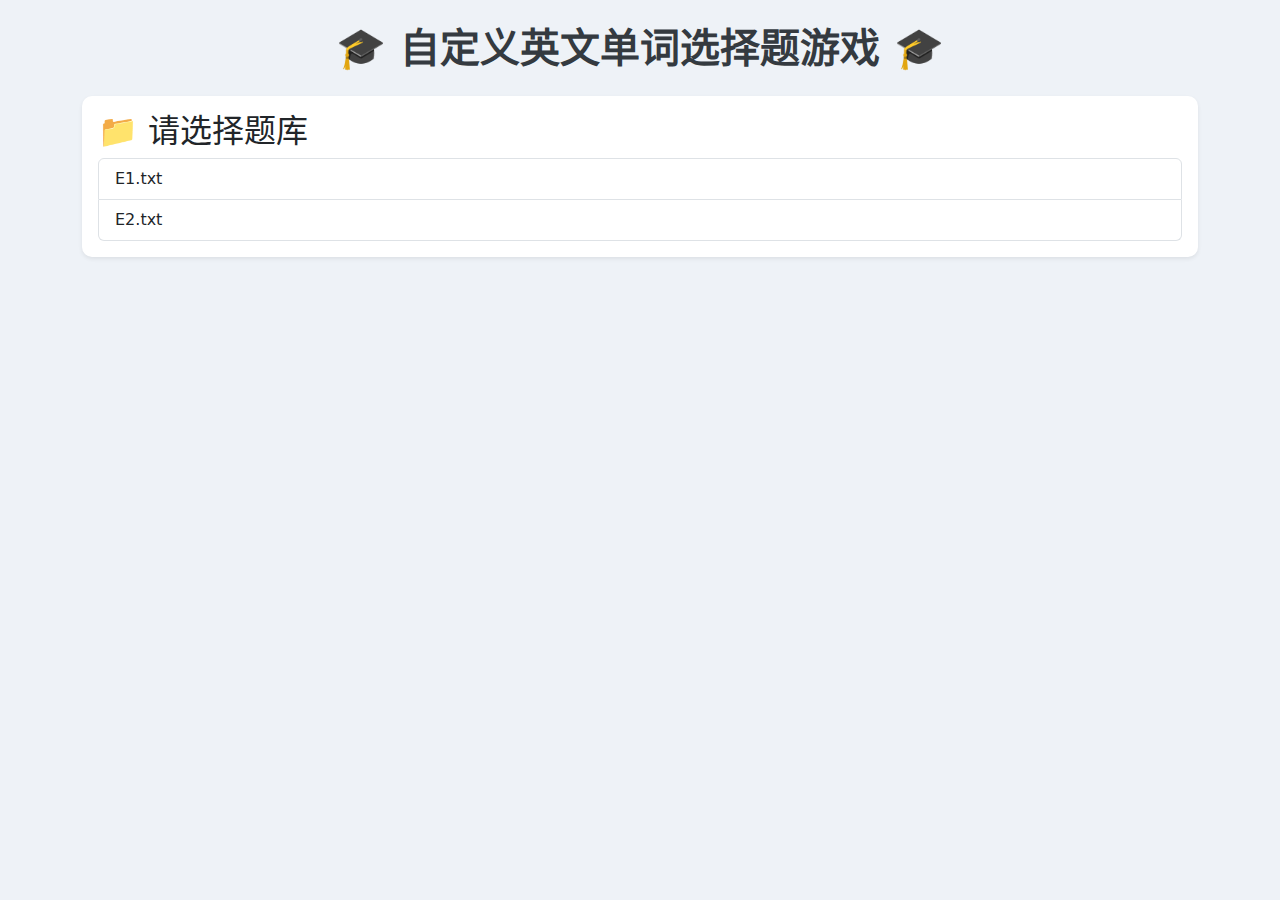
==== E/index.html @ b2f67cf1 "Add files via upload" ====
<!DOCTYPE html>
<html lang="zh-CN">
<head>
    <meta charset="UTF-8">
    <title>自定义英文单词选择题游戏</title>
    <meta name="viewport" content="width=device-width, initial-scale=1">
    <!-- 引入 Bootstrap CSS -->
    <link href="https://cdn.jsdelivr.net/npm/bootstrap@5.3.0/dist/css/bootstrap.min.css" rel="stylesheet">
    <!-- 自定义 CSS -->
    <link rel="stylesheet" href="style.css">
</head>
<body>
<div class="container my-4">
    <h1 class="text-center mb-4">🎓 自定义英文单词选择题游戏 🎓</h1>
    <!-- 题库选择部分 -->
    <div id="bank-selection" class="card shadow-sm">
        <div class="card-body">
            <h2 class="card-title">📁 请选择题库</h2>
            <ul id="bank-list" class="list-group"></ul>
        </div>
    </div>

    <!-- 学习模式选择 -->
    <div id="mode-selection" class="mt-4" style="display: none;">
        <div class="card shadow-sm">
            <div class="card-body">
                <h2 class="card-title">🎯 选择学习模式</h2>
                <div class="d-flex justify-content-center mt-3">
                    <button id="mode-en-cn" class="btn btn-outline-primary mx-2">英文到中文模式</button>
                    <button id="mode-cn-en" class="btn btn-outline-success mx-2">中文到英文模式</button>
                    <button id="mode-flip" class="btn btn-outline-warning mx-2">翻转模式</button>
                </div>
            </div>
        </div>
    </div>

    <!-- 测验部分 -->
    <div id="quiz-section" class="mt-4" style="display: none;">
        <div class="card shadow-sm">
            <div class="card-body">
                <div class="d-flex justify-content-between mb-3">
                    <div>题目 <span id="current-question">1</span> / <span id="total-questions">0</span></div>
                    <div>得分：<span id="current-score">0</span></div>
                </div>
                <div id="question-content" class="mb-3"></div>
                <div id="options" class="mb-3"></div>
                <div id="feedback" class="mb-3" style="display: none;"></div>
                <button id="next-question" class="btn btn-primary" style="display: none;">下一题</button>
                <!-- 添加标记单词按钮 -->
                <button id="mark-word" class="btn btn-secondary mt-2">标记为已学会</button>
            </div>
        </div>
    </div>

    <!-- 结果部分 -->
    <div id="result-section" class="mt-4" style="display: none;">
        <div class="card shadow-sm">
            <div class="card-body">
                <h2 class="card-title">📊 测验结果</h2>
                <p>您答对了 <strong><span id="correct-answers">0</span> / <span id="total-questions-result">0</span></strong> 道题。</p>
                <h3>❌ 错误回顾</h3>
                <div id="error-review"></div>
                <button id="restart-quiz" class="btn btn-primary mt-3">重新开始测验</button>
            </div>
        </div>
    </div>
</div>
<script src="https://code.jquery.com/jquery-3.6.0.min.js"></script>
<!-- 引入 Bootstrap JS 和依赖项 -->
<script src="https://cdn.jsdelivr.net/npm/bootstrap@5.3.0/dist/js/bootstrap.bundle.min.js"></script>
<!-- 引入自定义 JS -->
<script src="script.js"></script>
</body>
</html>
---- E/style.css ----
body {
    background-color: #eef2f7;
}

h1 {
    font-weight: bold;
    color: #343a40;
}

.card {
    border: none;
    border-radius: 10px;
}

#question-content, #error-review {
    background-color: #f8f9fa;
    padding: 20px;
    border-radius: 5px;
}

.option-btn {
    width: 100%;
    text-align: left;
    margin-bottom: 10px;
    white-space: normal;
}

#question-content.flip {
    cursor: pointer;
    user-select: none;
}

#feedback {
    font-size: 1.1em;
}

.correct {
    color: #28a745;
}

.incorrect {
    color: #dc3545;
}

.list-group-item {
    cursor: pointer;
}
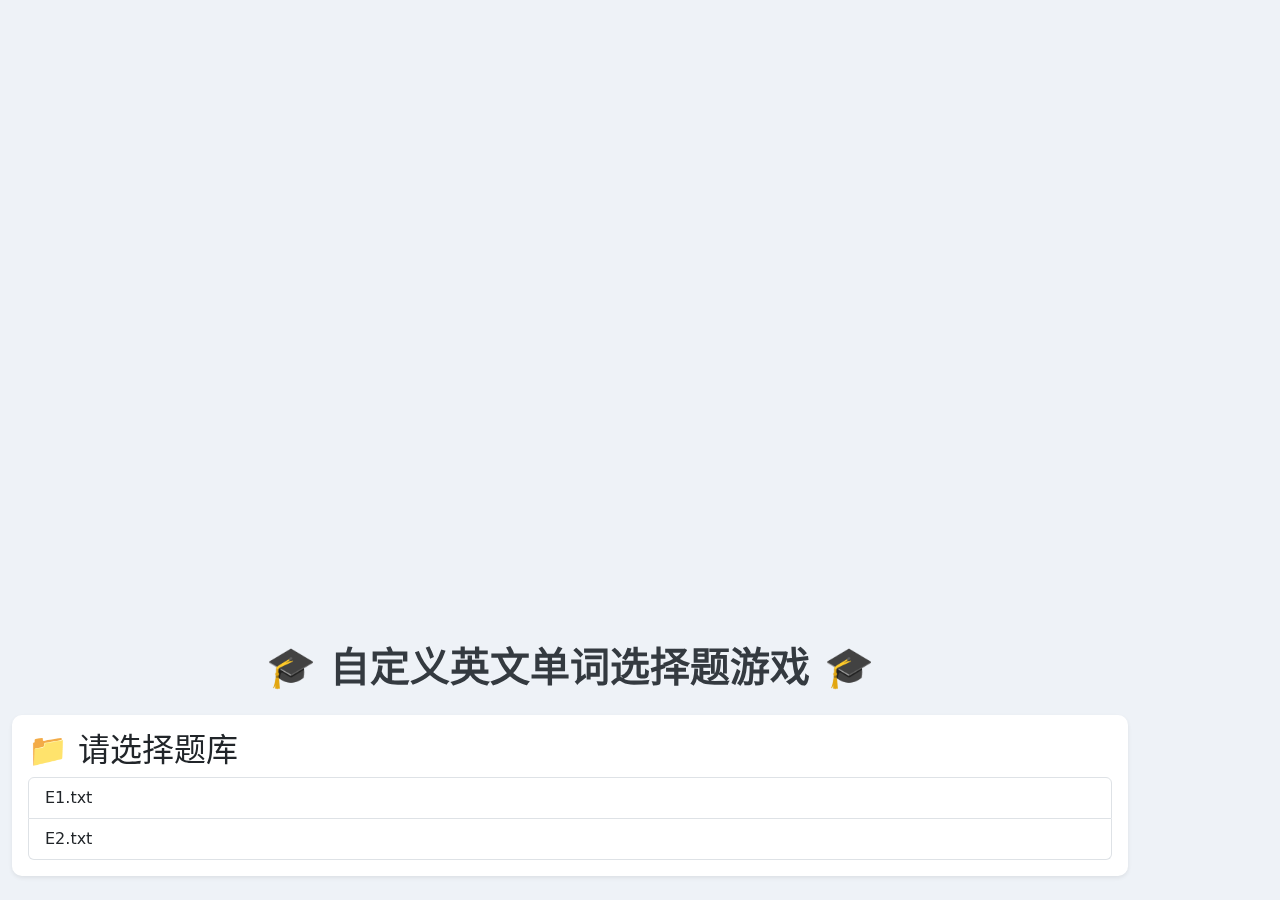
==== commit 783c0123: "Update index.html" ====
--- a/E/index.html
+++ b/E/index.html
@@ -10,7 +10,7 @@
     <link rel="stylesheet" href="style.css">
 </head>
 <body>
-<div class="container my-4">
+<div class="container my-4 position-fixed bottom-0">
     <h1 class="text-center mb-4">🎓 自定义英文单词选择题游戏 🎓</h1>
     <!-- 题库选择部分 -->
     <div id="bank-selection" class="card shadow-sm">
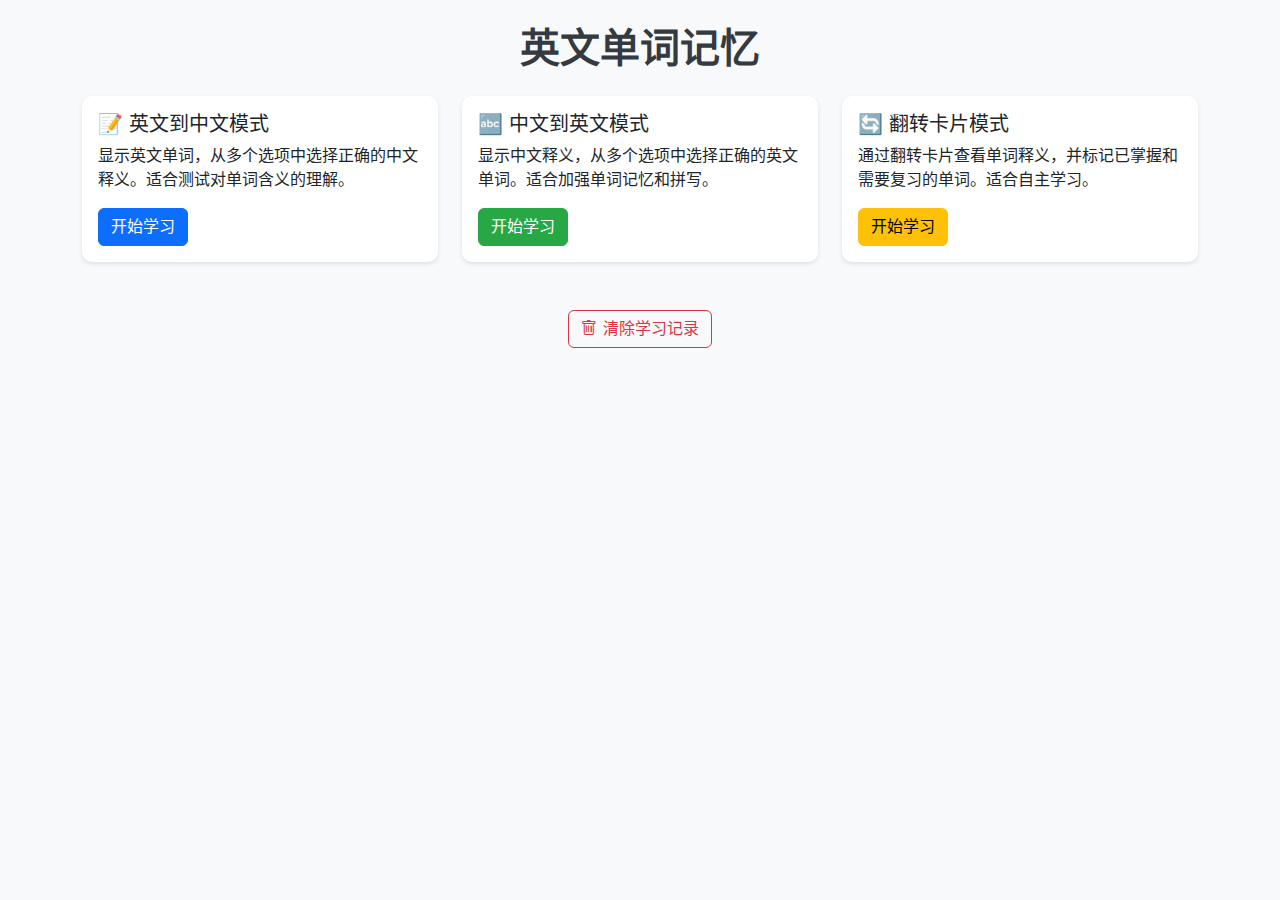
==== commit 51853226: "Add files via upload" ====
--- a/E/index.html
+++ b/E/index.html
@@ -4,71 +4,73 @@
     <meta charset="UTF-8">
     <title>自定义英文单词选择题游戏</title>
     <meta name="viewport" content="width=device-width, initial-scale=1">
-    <!-- 引入 Bootstrap CSS -->
     <link href="https://cdn.jsdelivr.net/npm/bootstrap@5.3.0/dist/css/bootstrap.min.css" rel="stylesheet">
-    <!-- 自定义 CSS -->
+    <link href="https://cdn.jsdelivr.net/npm/bootstrap-icons@1.11.1/font/bootstrap-icons.css" rel="stylesheet">
     <link rel="stylesheet" href="style.css">
 </head>
 <body>
-<div class="container my-4 position-fixed bottom-0">
-    <h1 class="text-center mb-4">🎓 自定义英文单词选择题游戏 🎓</h1>
-    <!-- 题库选择部分 -->
-    <div id="bank-selection" class="card shadow-sm">
-        <div class="card-body">
-            <h2 class="card-title">📁 请选择题库</h2>
-            <ul id="bank-list" class="list-group"></ul>
+<div class="container my-4">
+    <h1 class="text-center mb-4">英文单词记忆</h1>
+    
+    <div class="row">
+        <!-- 英文到中文模式 -->
+        <div class="col-md-4 mb-4">
+            <div class="card h-100">
+                <div class="card-body">
+                    <h5 class="card-title">📝 英文到中文模式</h5>
+                    <p class="card-text">显示英文单词，从多个选项中选择正确的中文释义。适合测试对单词含义的理解。</p>
+                    <a href="feature1.html" class="btn btn-primary">开始学习</a>
+                </div>
+            </div>
         </div>
-    </div>
 
-    <!-- 学习模式选择 -->
-    <div id="mode-selection" class="mt-4" style="display: none;">
-        <div class="card shadow-sm">
-            <div class="card-body">
-                <h2 class="card-title">🎯 选择学习模式</h2>
-                <div class="d-flex justify-content-center mt-3">
-                    <button id="mode-en-cn" class="btn btn-outline-primary mx-2">英文到中文模式</button>
-                    <button id="mode-cn-en" class="btn btn-outline-success mx-2">中文到英文模式</button>
-                    <button id="mode-flip" class="btn btn-outline-warning mx-2">翻转模式</button>
+        <!-- 中文到英文模式 -->
+        <div class="col-md-4 mb-4">
+            <div class="card h-100">
+                <div class="card-body">
+                    <h5 class="card-title">🔤 中文到英文模式</h5>
+                    <p class="card-text">显示中文释义，从多个选项中选择正确的英文单词。适合加强单词记忆和拼写。</p>
+                    <a href="feature2.html" class="btn btn-success">开始学习</a>
+                </div>
+            </div>
+        </div>
+
+        <!-- 翻转卡片模式 -->
+        <div class="col-md-4 mb-4">
+            <div class="card h-100">
+                <div class="card-body">
+                    <h5 class="card-title">🔄 翻转卡片模式</h5>
+                    <p class="card-text">通过翻转卡片查看单词释义，并标记已掌握和需要复习的单词。适合自主学习。</p>
+                    <a href="feature3.html" class="btn btn-warning">开始学习</a>
                 </div>
             </div>
         </div>
     </div>
 
-    <!-- 测验部分 -->
-    <div id="quiz-section" class="mt-4" style="display: none;">
-        <div class="card shadow-sm">
-            <div class="card-body">
-                <div class="d-flex justify-content-between mb-3">
-                    <div>题目 <span id="current-question">1</span> / <span id="total-questions">0</span></div>
-                    <div>得分：<span id="current-score">0</span></div>
-                </div>
-                <div id="question-content" class="mb-3"></div>
-                <div id="options" class="mb-3"></div>
-                <div id="feedback" class="mb-3" style="display: none;"></div>
-                <button id="next-question" class="btn btn-primary" style="display: none;">下一题</button>
-                <!-- 添加标记单词按钮 -->
-                <button id="mark-word" class="btn btn-secondary mt-2">标记为已学会</button>
-            </div>
-        </div>
-    </div>
-
-    <!-- 结果部分 -->
-    <div id="result-section" class="mt-4" style="display: none;">
-        <div class="card shadow-sm">
-            <div class="card-body">
-                <h2 class="card-title">📊 测验结果</h2>
-                <p>您答对了 <strong><span id="correct-answers">0</span> / <span id="total-questions-result">0</span></strong> 道题。</p>
-                <h3>❌ 错误回顾</h3>
-                <div id="error-review"></div>
-                <button id="restart-quiz" class="btn btn-primary mt-3">重新开始测验</button>
-            </div>
-        </div>
+    <!-- 清除数据按钮 -->
+    <div class="text-center mt-4">
+        <button id="clear-data" class="btn btn-outline-danger">
+            <i class="bi bi-trash"></i> 清除学习记录
+        </button>
     </div>
 </div>
+
 <script src="https://code.jquery.com/jquery-3.6.0.min.js"></script>
-<!-- 引入 Bootstrap JS 和依赖项 -->
 <script src="https://cdn.jsdelivr.net/npm/bootstrap@5.3.0/dist/js/bootstrap.bundle.min.js"></script>
-<!-- 引入自定义 JS -->
-<script src="script.js"></script>
+<script>
+$(document).ready(function() {
+    $('#clear-data').click(function() {
+        if (confirm('确定要清除所有学习记录吗？这将重置所有已掌握的单词记录。')) {
+            // 清除所有以 mastered_ 开头的localStorage数据
+            Object.keys(localStorage).forEach(key => {
+                if (key.startsWith('mastered_')) {
+                    localStorage.removeItem(key);
+                }
+            });
+            alert('学习记录已清除！');
+        }
+    });
+});
+</script>
 </body>
 </html>
--- a/E/style.css
+++ b/E/style.css
@@ -1,5 +1,5 @@
 body {
-    background-color: #eef2f7;
+    background-color: #f8f9fa;
 }
 
 h1 {
@@ -8,8 +8,9 @@
 }
 
 .card {
+    border-radius: 10px;
     border: none;
-    border-radius: 10px;
+    box-shadow: 0 2px 4px rgba(0,0,0,0.1);
 }
 
 #question-content, #error-review {
@@ -45,3 +46,180 @@
 .list-group-item {
     cursor: pointer;
 }
+
+/* 翻转卡片样式 */
+.flip-card {
+    background-color: transparent;
+    width: 100%;
+    min-height: 300px;
+    perspective: 1000px;
+    cursor: pointer;
+}
+
+.flip-card-inner {
+    position: relative;
+    width: 100%;
+    height: 100%;
+    min-height: 300px;
+    text-align: center;
+    transition: transform 0.6s;
+    transform-style: preserve-3d;
+}
+
+.flip-card.flipped .flip-card-inner {
+    transform: rotateY(180deg);
+}
+
+.flip-card-front, .flip-card-back {
+    position: absolute;
+    width: 100%;
+    height: 100%;
+    min-height: 300px;
+    -webkit-backface-visibility: hidden;
+    backface-visibility: hidden;
+    display: flex;
+    flex-direction: column;
+    justify-content: center;
+    padding: 20px;
+}
+
+.flip-card-front {
+    background-color: #fff;
+}
+
+.flip-card-back {
+    background-color: #fff;
+    transform: rotateY(180deg);
+}
+
+/* 单词样式 */
+.word {
+    font-size: 2.5rem;
+    font-weight: bold;
+}
+
+.phonetic {
+    font-size: 1.2rem;
+}
+
+.definition {
+    font-size: 1.8rem;
+    margin-bottom: 1rem;
+}
+
+.example {
+    font-size: 1.1rem;
+    font-style: italic;
+    margin-bottom: 0.5rem;
+}
+
+.translation {
+    font-size: 1rem;
+}
+
+/* 进度条样式 */
+.progress {
+    height: 10px;
+}
+
+/* 响应式调整 */
+@media (max-width: 768px) {
+    .word {
+        font-size: 2rem;
+    }
+    
+    .definition {
+        font-size: 1.5rem;
+    }
+    
+    .example, .translation {
+        font-size: 1rem;
+    }
+}
+
+/* 按钮样式 */
+.option-btn {
+    width: 100%;
+    margin-bottom: 0.5rem;
+    text-align: left;
+    white-space: normal;
+}
+
+.option-btn.active {
+    background-color: #0d6efd;
+    color: white;
+}
+
+/* 导航栏样式 */
+.navbar {
+    border-radius: 10px;
+    margin-bottom: 20px;
+}
+
+/* 操作按钮样式 */
+.btn-lg {
+    padding: 0.8rem 2rem;
+    font-size: 1.1rem;
+    border-radius: 50px;
+    transition: all 0.3s ease;
+}
+
+.btn-lg i {
+    margin-right: 8px;
+    font-size: 1.2rem;
+}
+
+.btn-success {
+    background-color: #28a745;
+    border-color: #28a745;
+}
+
+.btn-success:hover {
+    background-color: #218838;
+    border-color: #1e7e34;
+    transform: translateY(-2px);
+}
+
+.btn-danger {
+    background-color: #dc3545;
+    border-color: #dc3545;
+}
+
+.btn-danger:hover {
+    background-color: #c82333;
+    border-color: #bd2130;
+    transform: translateY(-2px);
+}
+
+/* 提示文本样式 */
+.text-muted {
+    font-size: 0.9rem;
+    opacity: 0.8;
+}
+
+/* 返回按钮样式 */
+.back-button {
+    position: fixed;
+    bottom: 130px;
+    right: 30px;
+    width: 50px;
+    height: 50px;
+    border-radius: 50%;
+    background-color: #fff;
+    box-shadow: 0 2px 10px rgba(0,0,0,0.2);
+    display: flex;
+    align-items: center;
+    justify-content: center;
+    z-index: 1000;
+    transition: all 0.3s ease;
+}
+
+.back-button:hover {
+    transform: scale(1.1);
+    box-shadow: 0 4px 15px rgba(0,0,0,0.3);
+}
+
+.back-button i {
+    font-size: 1.5rem;
+    color: #333;
+}
